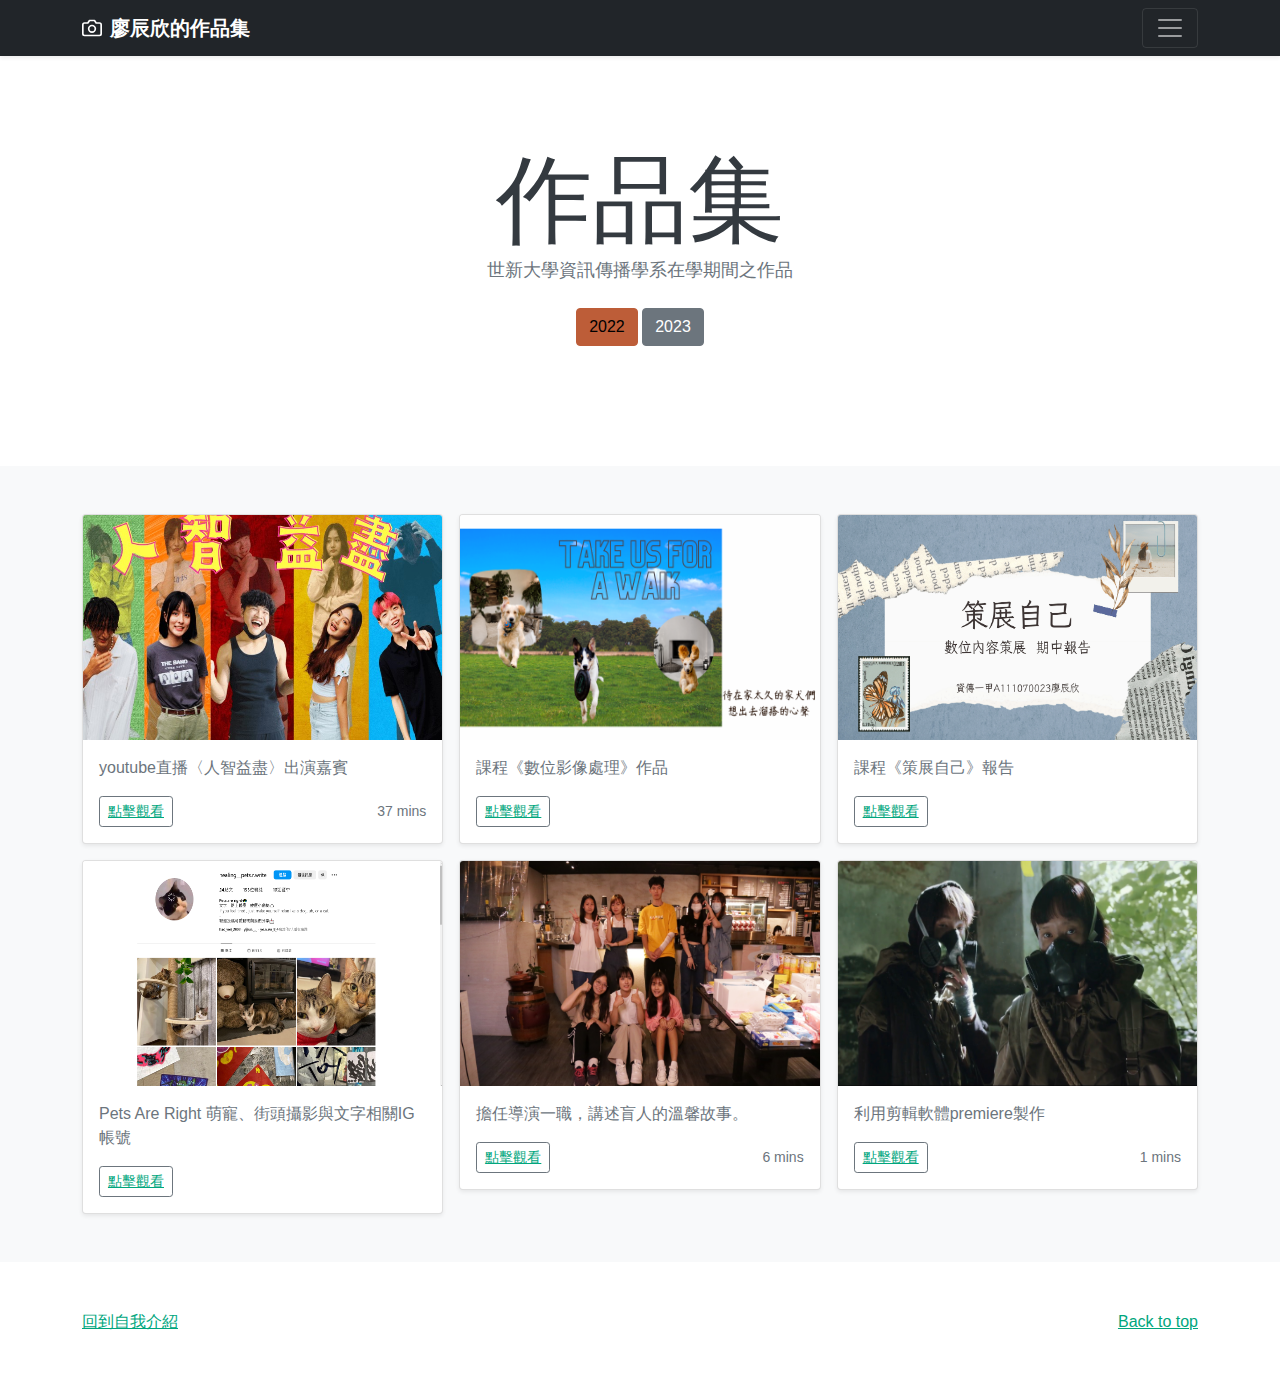
==== album.html @ c21da0d6 "Update album.html" ====
<!doctype html>
<html lang="en">
  <head>
    <meta charset="utf-8">
    <meta name="viewport" content="width=device-width, initial-scale=1">
    <meta name="description" content="">
    <meta name="author" content="Mark Otto, Jacob Thornton, and Bootstrap contributors">
    <meta name="generator" content="Hugo 0.88.1">
    <title>作品集</title>

    <link rel="canonical" href="https://bootstrap5.hexschool.com/docs/5.1/examples/album/">

    
    <!-- Core theme CSS (includes Bootstrap)-->
    <link href="css/styles.css" rel="stylesheet" />
    <link href="css/my_style.css" rel="stylesheet"> 
    
    <!-- Favicons -->
<link rel="apple-touch-icon" href="/docs/5.1/assets/img/favicons/apple-touch-icon.png" sizes="180x180">
<link rel="icon" href="/docs/5.1/assets/img/favicons/favicon-32x32.png" sizes="32x32" type="image/png">
<link rel="icon" href="/docs/5.1/assets/img/favicons/favicon-16x16.png" sizes="16x16" type="image/png">
<link rel="manifest" href="/docs/5.1/assets/img/favicons/manifest.json">
<link rel="mask-icon" href="/docs/5.1/assets/img/favicons/safari-pinned-tab.svg" color="#7952b3">
<link rel="icon" href="/docs/5.1/assets/img/favicons/favicon.ico">
<meta name="theme-color" content="#7952b3">


    <style>
      .bd-placeholder-img {
        font-size: 1.125rem;
        text-anchor: middle;
        -webkit-user-select: none;
        -moz-user-select: none;
        user-select: none;
      }

      @media (min-width: 768px) {
        .bd-placeholder-img-lg {
          font-size: 3.5rem;
        }
      }
      @media (min-width: 992px) {
        body {
          padding-top: 0;
          padding-left: 0rem;
        }
      }

    </style>

    
  </head>
  <body>
    
<header>
  <div class="collapse bg-dark" id="navbarHeader">
    <div class="container">
      <div class="row">
        <div class="col-sm-8 col-md-7 py-4">
          <h4 class="text-white">關於我</h4>
          <p class="text-muted">這是廖辰欣在2022-2023年所製作的作品集</p>
        </div>
        <div class="col-sm-4 offset-md-1 py-4">
          <h4 class="text-white">聯絡我</h4>
          <ul class="list-unstyled">
            <li><a href="https://www.facebook.com/" class="text-white">Facebook</a></li>
            <li><a href="https://mail.google.com/mail/u/1/#inbox" class="text-white">email</a></li>
          </ul>
        </div>
      </div>
    </div>
  </div>
  <div class="navbar navbar-dark bg-dark shadow-sm">
    <div class="container">
      <a href="#" class="navbar-brand d-flex align-items-center">
        <svg xmlns="http://www.w3.org/2000/svg" width="20" height="20" fill="none" stroke="currentColor" stroke-linecap="round" stroke-linejoin="round" stroke-width="2" aria-hidden="true" class="me-2" viewBox="0 0 24 24"><path d="M23 19a2 2 0 0 1-2 2H3a2 2 0 0 1-2-2V8a2 2 0 0 1 2-2h4l2-3h6l2 3h4a2 2 0 0 1 2 2z"/><circle cx="12" cy="13" r="4"/></svg>
        <strong>廖辰欣的作品集</strong>
      </a>
      <button class="navbar-toggler" type="button" data-bs-toggle="collapse" data-bs-target="#navbarHeader" aria-controls="navbarHeader" aria-expanded="false" aria-label="Toggle navigation">
        <span class="navbar-toggler-icon"></span>
      </button>
    </div>
  </div>
</header>

<main>

  <section class="py-5 text-center container">
    <div class="row py-lg-5">
      <div class="col-lg-6 col-md-8 mx-auto">
        <h1 class="fw-light">作品集</h1>
        <p class="lead text-muted">世新大學資訊傳播學系在學期間之作品</p>
        <p>
          <a href="#" class="btn btn-primary my-2">2022</a>
          <a href="#" class="btn btn-secondary my-2">2023</a>
        </p>
      </div>
    </div>
  </section>

  <div class="album py-5 bg-light">
    <div class="container">

      <div class="row row-cols-1 row-cols-sm-2 row-cols-md-3 g-3">
        <div class="col">
          <div class="card shadow-sm">
            <img src="assets/img/yt.jpg" class="bd-placeholder-img card-img-top" width="100%" height="225" alt="圖片描述" />

            <div class="card-body">
              <p class="card-text">youtube直播〈人智益盡〉出演嘉賓</p>
              <div class="d-flex justify-content-between align-items-center">
                <div class="btn-group">
                  <button type="button" class="btn btn-sm btn-outline-secondary"><a href="https://www.youtube.com/watch?v=WNCuz8WMkfk&t=1014s">點擊觀看</a></button>
                </div>
                <small class="text-muted">37 mins</small>
              </div>
            </div>
          </div>
        </div>
        <div class="col">
          <div class="card shadow-sm">
            <img src="assets/img/狗狗.png" class="bd-placeholder-img card-img-top" width="100%" height="225" alt="圖片描述" />

            <div class="card-body">
              <p class="card-text">課程《數位影像處理》作品</p>
              <div class="d-flex justify-content-between align-items-center">
                <div class="btn-group">
                  <button type="button" class="btn btn-sm btn-outline-secondary"><a href="file:///C:/Users/USER/Downloads/canva.pdf">點擊觀看</a></button>
                </div>
              </div>
            </div>
          </div>
        </div>
        
        <div class="col">
          <div class="card shadow-sm">
            <img src="assets/img/策展自己.png" class="bd-placeholder-img card-img-top" width="100%" height="225" alt="圖片描述" />

            <div class="card-body">
              <p class="card-text">課程《策展自己》報告</p>
              <div class="d-flex justify-content-between align-items-center">
                <div class="btn-group">
                  <button type="button" class="btn btn-sm btn-outline-secondary"><a href="assets/img/策.pdf">點擊觀看</a></button>
                </div>
              </div>
            </div>
          </div>
        </div>

        <div class="col">
          <div class="card shadow-sm">
            <img src="assets/img/prw.PNG" class="bd-placeholder-img card-img-top" width="100%" height="225" alt="圖片描述" />

            <div class="card-body">
              <p class="card-text">Pets Are Right 萌寵、街頭攝影與文字相關IG帳號</p>
              <div class="d-flex justify-content-between align-items-center">
                <div class="btn-group">
                  <button type="button" class="btn btn-sm btn-outline-secondary"><a href="https://www.instagram.com/healing__pets.r.write/">點擊觀看</a></button>
                </div>
              </div>
            </div>
          </div>
        </div>

        <div class="col">
          <div class="card shadow-sm">
            <img src="assets/img/LINE.jpg" class="bd-placeholder-img card-img-top" width="100%" height="225" alt="圖片描述" />

            <div class="card-body">
              <p class="card-text">擔任導演一職，講述盲人的溫馨故事。</p>
              <div class="d-flex justify-content-between align-items-center">
                <div class="btn-group">
                  <button type="button" class="btn btn-sm btn-outline-secondary"><a href="https://www.instagram.com/healing__pets.r.write/">點擊觀看</a></button>
                </div>
                <small class="text-muted">6 mins</small>
              </div>
            </div>
          </div>
        </div>

        <div class="col">
          <div class="card shadow-sm">
            <img src="assets/img/wp.jpg" class="bd-placeholder-img card-img-top" width="100%" height="225" alt="圖片描述" />

            <div class="card-body">
              <p class="card-text">利用剪輯軟體premiere製作</p>
              <div class="d-flex justify-content-between align-items-center">
                <div class="btn-group">
                  <button type="button" class="btn btn-sm btn-outline-secondary"><a href="https://youtu.be/caM2I-UOh4k">點擊觀看</a></button>
                </div>
                <small class="text-muted">1 mins</small>
              </div>
            </div>
          </div>
        </div>
        
          

</main>

<footer class="text-muted py-5">
  <div class="container">
    <p class="float-end mb-1">
      <a href="#">Back to top</a>
    </p>
    <a href="https://vn126.github.io/">回到自我介紹</a> 
  </div>
</footer>


   <!-- Bootstrap core JS-->
   <script src="https://cdn.jsdelivr.net/npm/bootstrap@5.1.3/dist/js/bootstrap.bundle.min.js"></script>
   <!-- Core theme JS-->
   <script src="js/scripts.js"></script>
  
</html>
---- css/my_style.css ----
body{
    font-family:'Noto Sans TC', sans-serif;
    }
    
    h1,h2, h3, h4, h5, h6, .h1, .h2, .h3, .h4, .h5, .h6 {
        font-family:'Noto Sans TC', sans-serif;
        text-transform: none;
    }
    
    
    .subheading{
        font-family:'Noto Sans TC', sans-serif;
        text-transform: none;
    }
    .expedu_icon {
        color: #043e33;
        text-decoration: none;
    }
    .expedu_icon:hover {
        color: var(--bs-primary);
    }
    :root{
        --bs-primary: #00a67d;
        --bs-primary-rgb:11, 0, 166;
        --bs-secondary: #c07300;
        --bs-secondary-rgb: 238 ,143, 0;
    }
    .expedu_icon:hover{
        color: var(--bs-secondary);
    }

    a{
        color: var(--bs-primary);
    }

    .social-icons .social-icon:hover {
        background-color: var(--bs-secondary);
    }
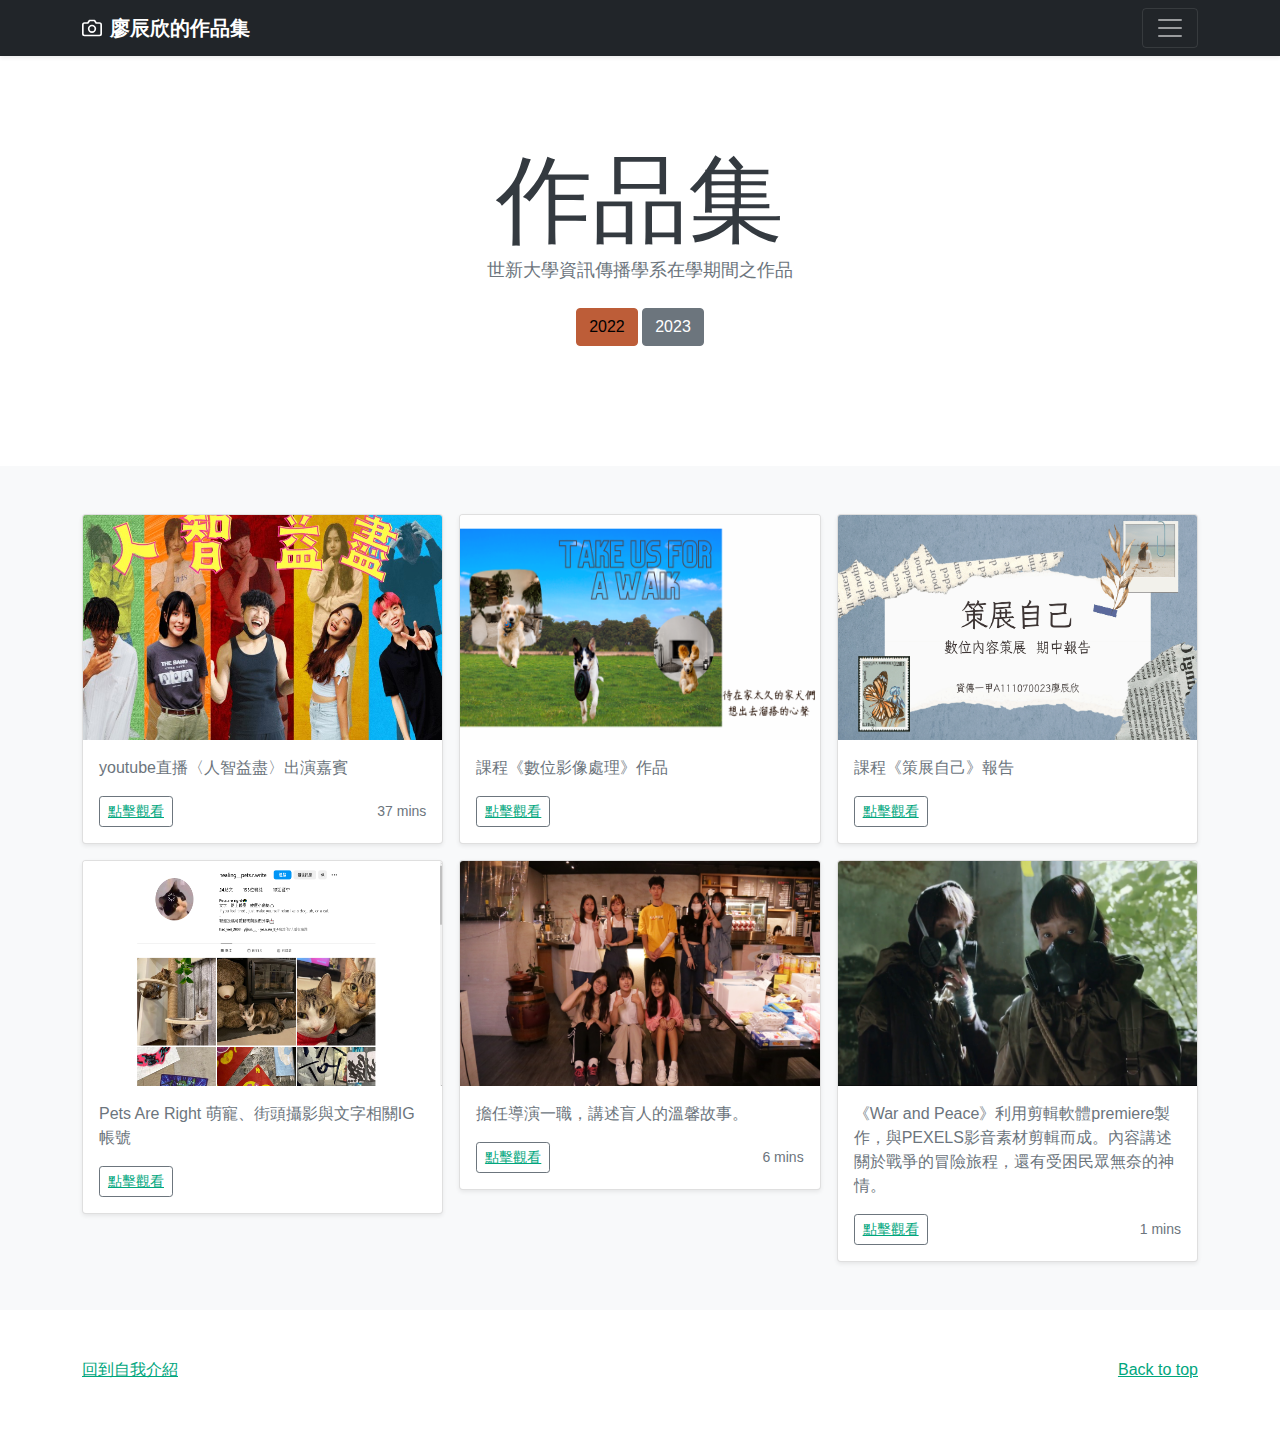
==== commit 1a3d6831: "Update album.html" ====
--- a/album.html
+++ b/album.html
@@ -183,7 +183,7 @@
             <img src="assets/img/wp.jpg" class="bd-placeholder-img card-img-top" width="100%" height="225" alt="圖片描述" />
 
             <div class="card-body">
-              <p class="card-text">利用剪輯軟體premiere製作</p>
+              <p class="card-text">《War and Peace》利用剪輯軟體premiere製作，與PEXELS影音素材剪輯而成。內容講述關於戰爭的冒險旅程，還有受困民眾無奈的神情。</p>
               <div class="d-flex justify-content-between align-items-center">
                 <div class="btn-group">
                   <button type="button" class="btn btn-sm btn-outline-secondary"><a href="https://youtu.be/caM2I-UOh4k">點擊觀看</a></button>
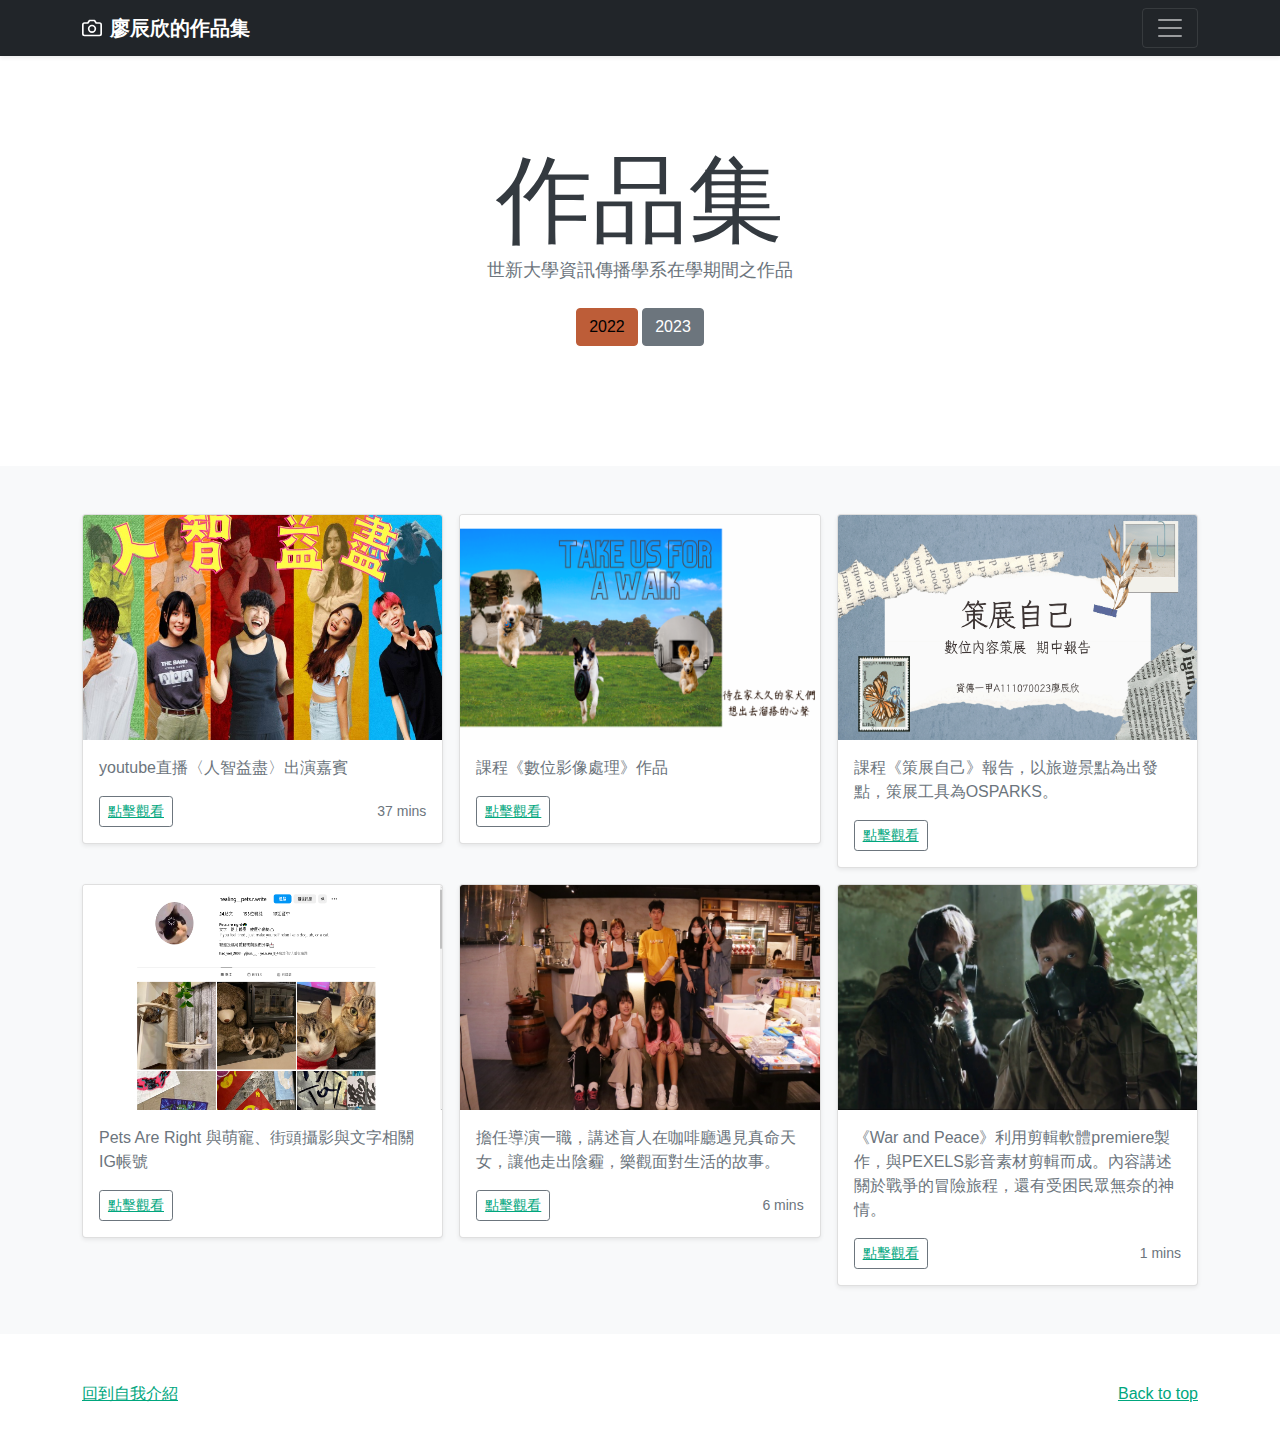
==== commit 961bf22c: "Update album.html" ====
--- a/album.html
+++ b/album.html
@@ -137,7 +137,7 @@
             <img src="assets/img/策展自己.png" class="bd-placeholder-img card-img-top" width="100%" height="225" alt="圖片描述" />
 
             <div class="card-body">
-              <p class="card-text">課程《策展自己》報告</p>
+              <p class="card-text">課程《策展自己》報告，以旅遊景點為出發點，策展工具為OSPARKS。</p>
               <div class="d-flex justify-content-between align-items-center">
                 <div class="btn-group">
                   <button type="button" class="btn btn-sm btn-outline-secondary"><a href="assets/img/策.pdf">點擊觀看</a></button>
@@ -152,7 +152,7 @@
             <img src="assets/img/prw.PNG" class="bd-placeholder-img card-img-top" width="100%" height="225" alt="圖片描述" />
 
             <div class="card-body">
-              <p class="card-text">Pets Are Right 萌寵、街頭攝影與文字相關IG帳號</p>
+              <p class="card-text">Pets Are Right 與萌寵、街頭攝影與文字相關IG帳號</p>
               <div class="d-flex justify-content-between align-items-center">
                 <div class="btn-group">
                   <button type="button" class="btn btn-sm btn-outline-secondary"><a href="https://www.instagram.com/healing__pets.r.write/">點擊觀看</a></button>
@@ -167,7 +167,7 @@
             <img src="assets/img/LINE.jpg" class="bd-placeholder-img card-img-top" width="100%" height="225" alt="圖片描述" />
 
             <div class="card-body">
-              <p class="card-text">擔任導演一職，講述盲人的溫馨故事。</p>
+              <p class="card-text">擔任導演一職，講述盲人在咖啡廳遇見真命天女，讓他走出陰霾，樂觀面對生活的故事。</p>
               <div class="d-flex justify-content-between align-items-center">
                 <div class="btn-group">
                   <button type="button" class="btn btn-sm btn-outline-secondary"><a href="https://www.instagram.com/healing__pets.r.write/">點擊觀看</a></button>
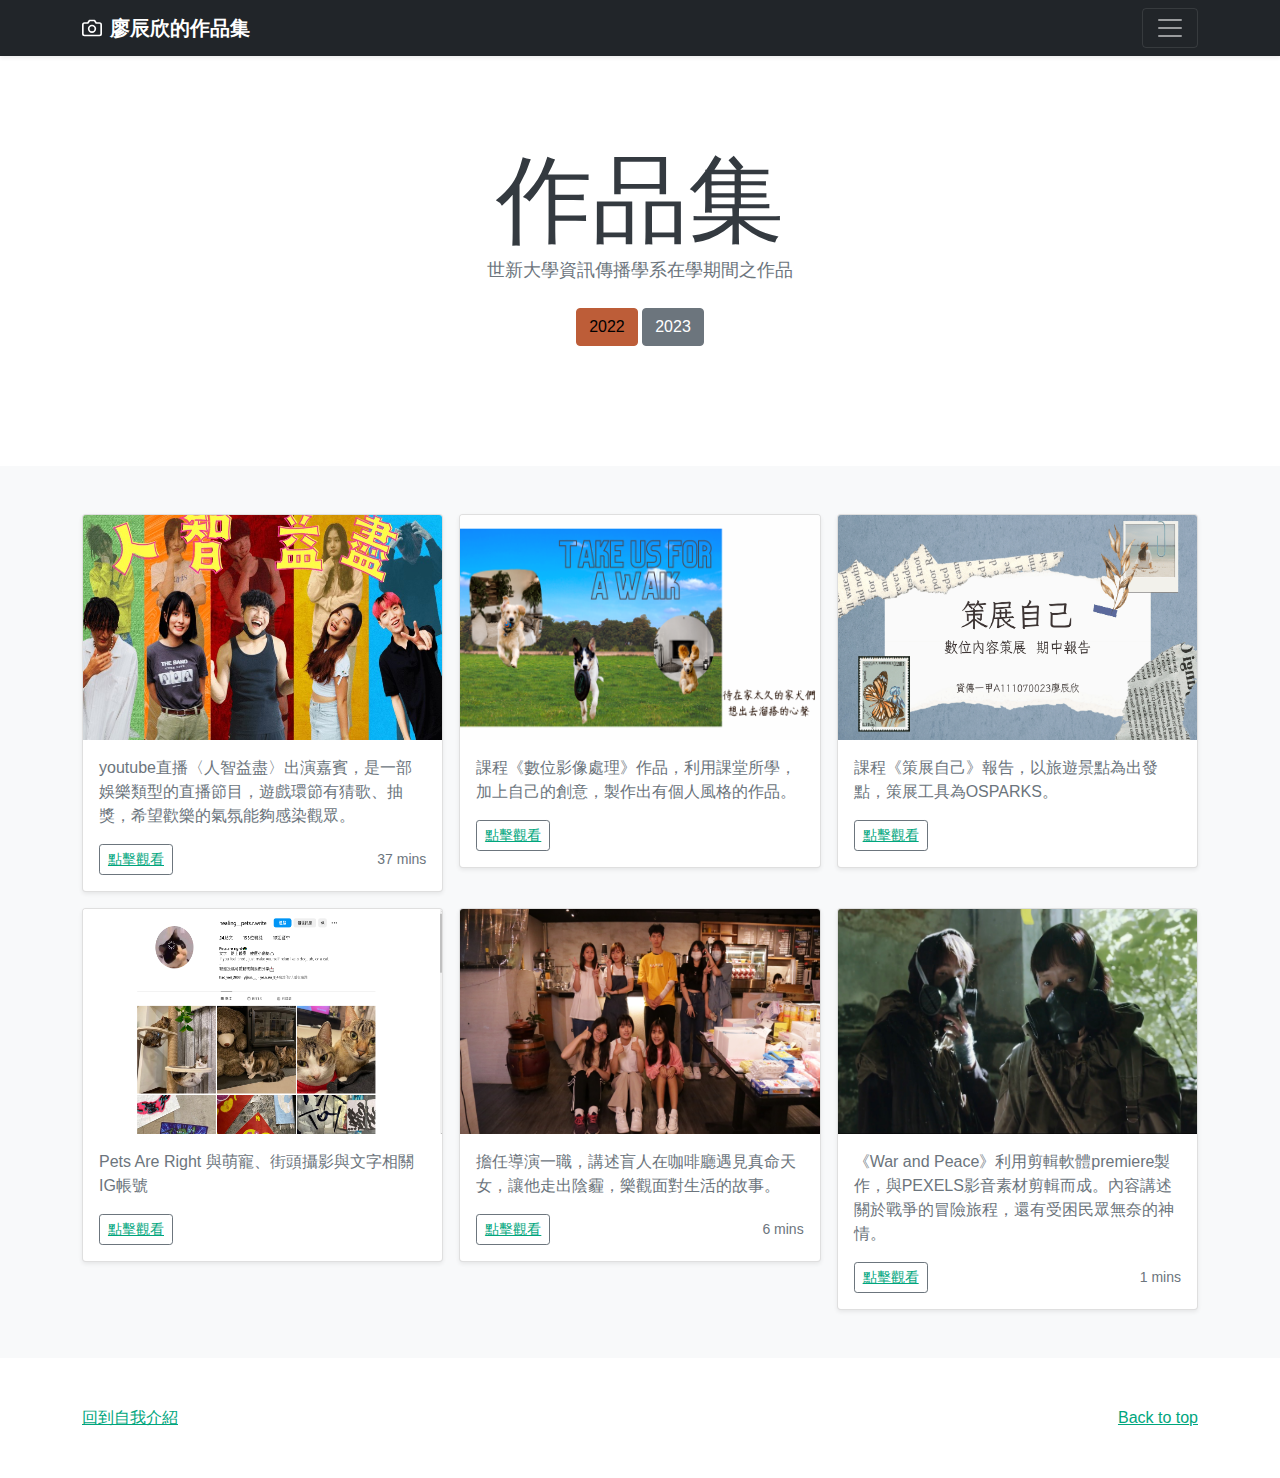
==== commit a36b4dae: "Update album.html" ====
--- a/album.html
+++ b/album.html
@@ -107,7 +107,7 @@
             <img src="assets/img/yt.jpg" class="bd-placeholder-img card-img-top" width="100%" height="225" alt="圖片描述" />
 
             <div class="card-body">
-              <p class="card-text">youtube直播〈人智益盡〉出演嘉賓</p>
+              <p class="card-text">youtube直播〈人智益盡〉出演嘉賓，是一部娛樂類型的直播節目，遊戲環節有猜歌、抽獎，希望歡樂的氣氛能夠感染觀眾。</p>
               <div class="d-flex justify-content-between align-items-center">
                 <div class="btn-group">
                   <button type="button" class="btn btn-sm btn-outline-secondary"><a href="https://www.youtube.com/watch?v=WNCuz8WMkfk&t=1014s">點擊觀看</a></button>
@@ -122,7 +122,7 @@
             <img src="assets/img/狗狗.png" class="bd-placeholder-img card-img-top" width="100%" height="225" alt="圖片描述" />
 
             <div class="card-body">
-              <p class="card-text">課程《數位影像處理》作品</p>
+              <p class="card-text">課程《數位影像處理》作品，利用課堂所學，加上自己的創意，製作出有個人風格的作品。</p>
               <div class="d-flex justify-content-between align-items-center">
                 <div class="btn-group">
                   <button type="button" class="btn btn-sm btn-outline-secondary"><a href="file:///C:/Users/USER/Downloads/canva.pdf">點擊觀看</a></button>
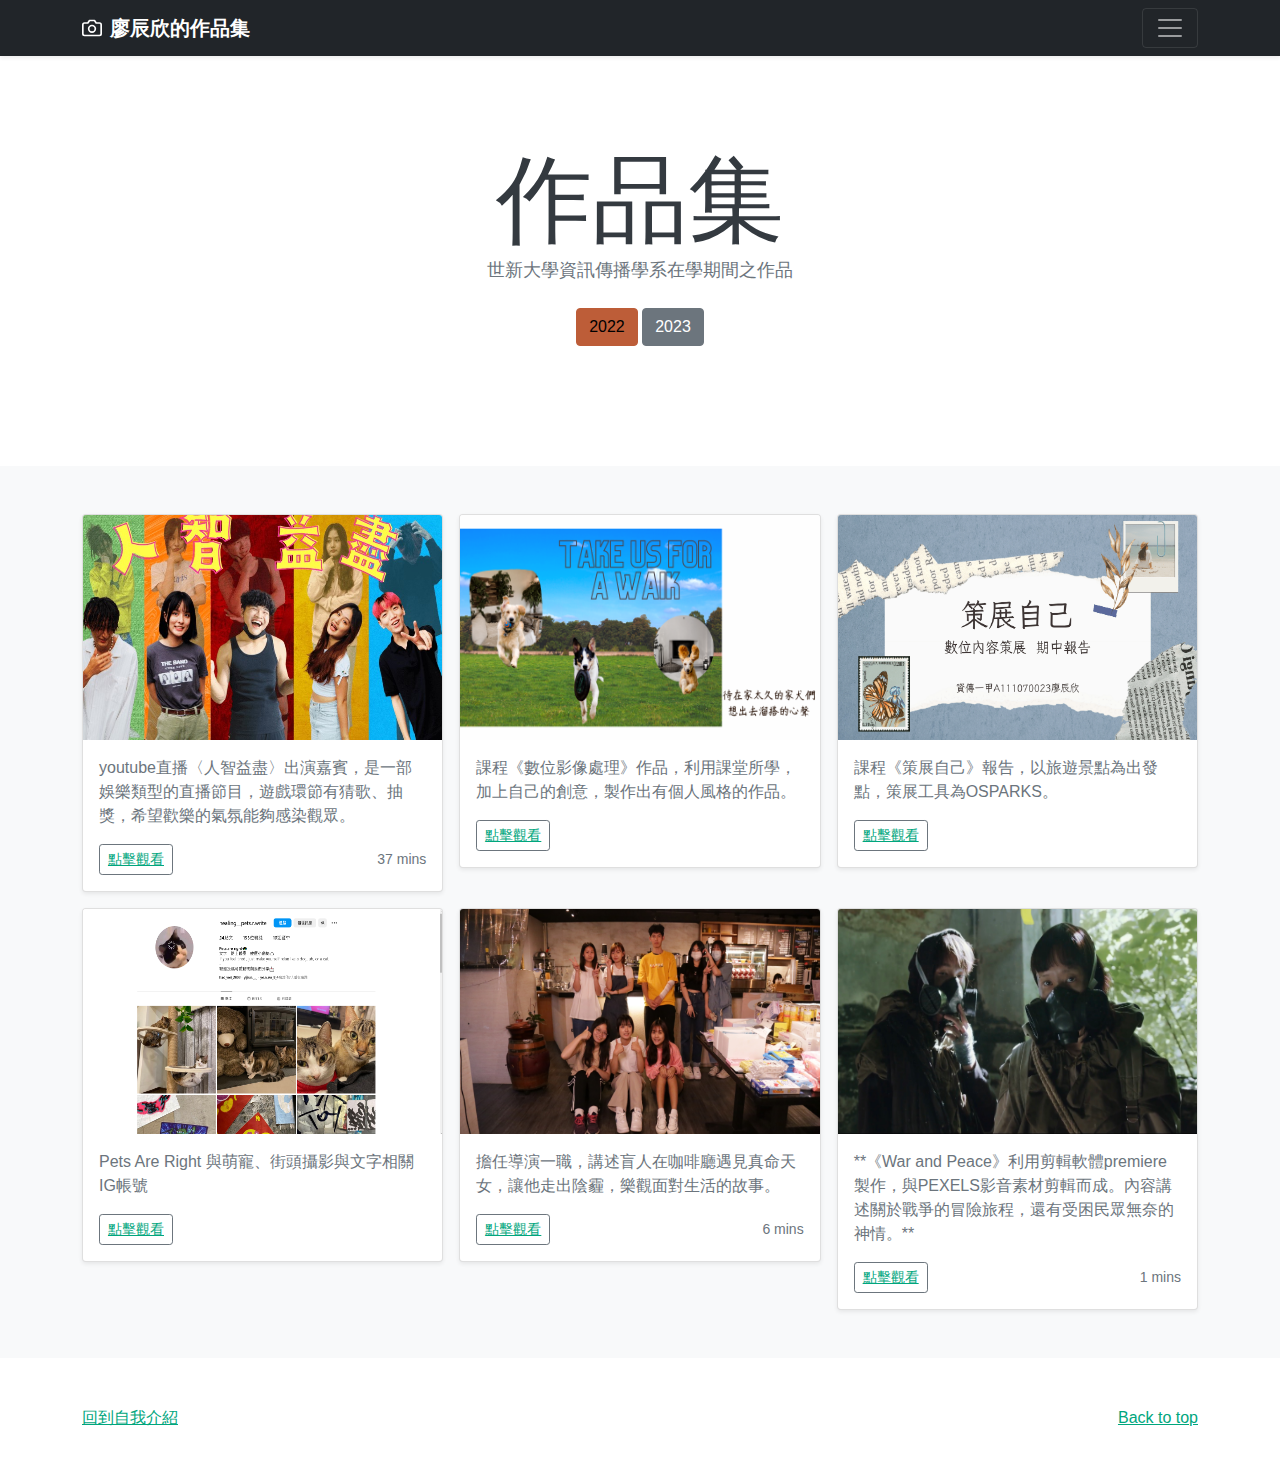
==== commit dad94546: "Update album.html" ====
--- a/album.html
+++ b/album.html
@@ -183,7 +183,7 @@
             <img src="assets/img/wp.jpg" class="bd-placeholder-img card-img-top" width="100%" height="225" alt="圖片描述" />
 
             <div class="card-body">
-              <p class="card-text">《War and Peace》利用剪輯軟體premiere製作，與PEXELS影音素材剪輯而成。內容講述關於戰爭的冒險旅程，還有受困民眾無奈的神情。</p>
+              <p class="card-text">**《War and Peace》利用剪輯軟體premiere製作，與PEXELS影音素材剪輯而成。內容講述關於戰爭的冒險旅程，還有受困民眾無奈的神情。**</p>
               <div class="d-flex justify-content-between align-items-center">
                 <div class="btn-group">
                   <button type="button" class="btn btn-sm btn-outline-secondary"><a href="https://youtu.be/caM2I-UOh4k">點擊觀看</a></button>
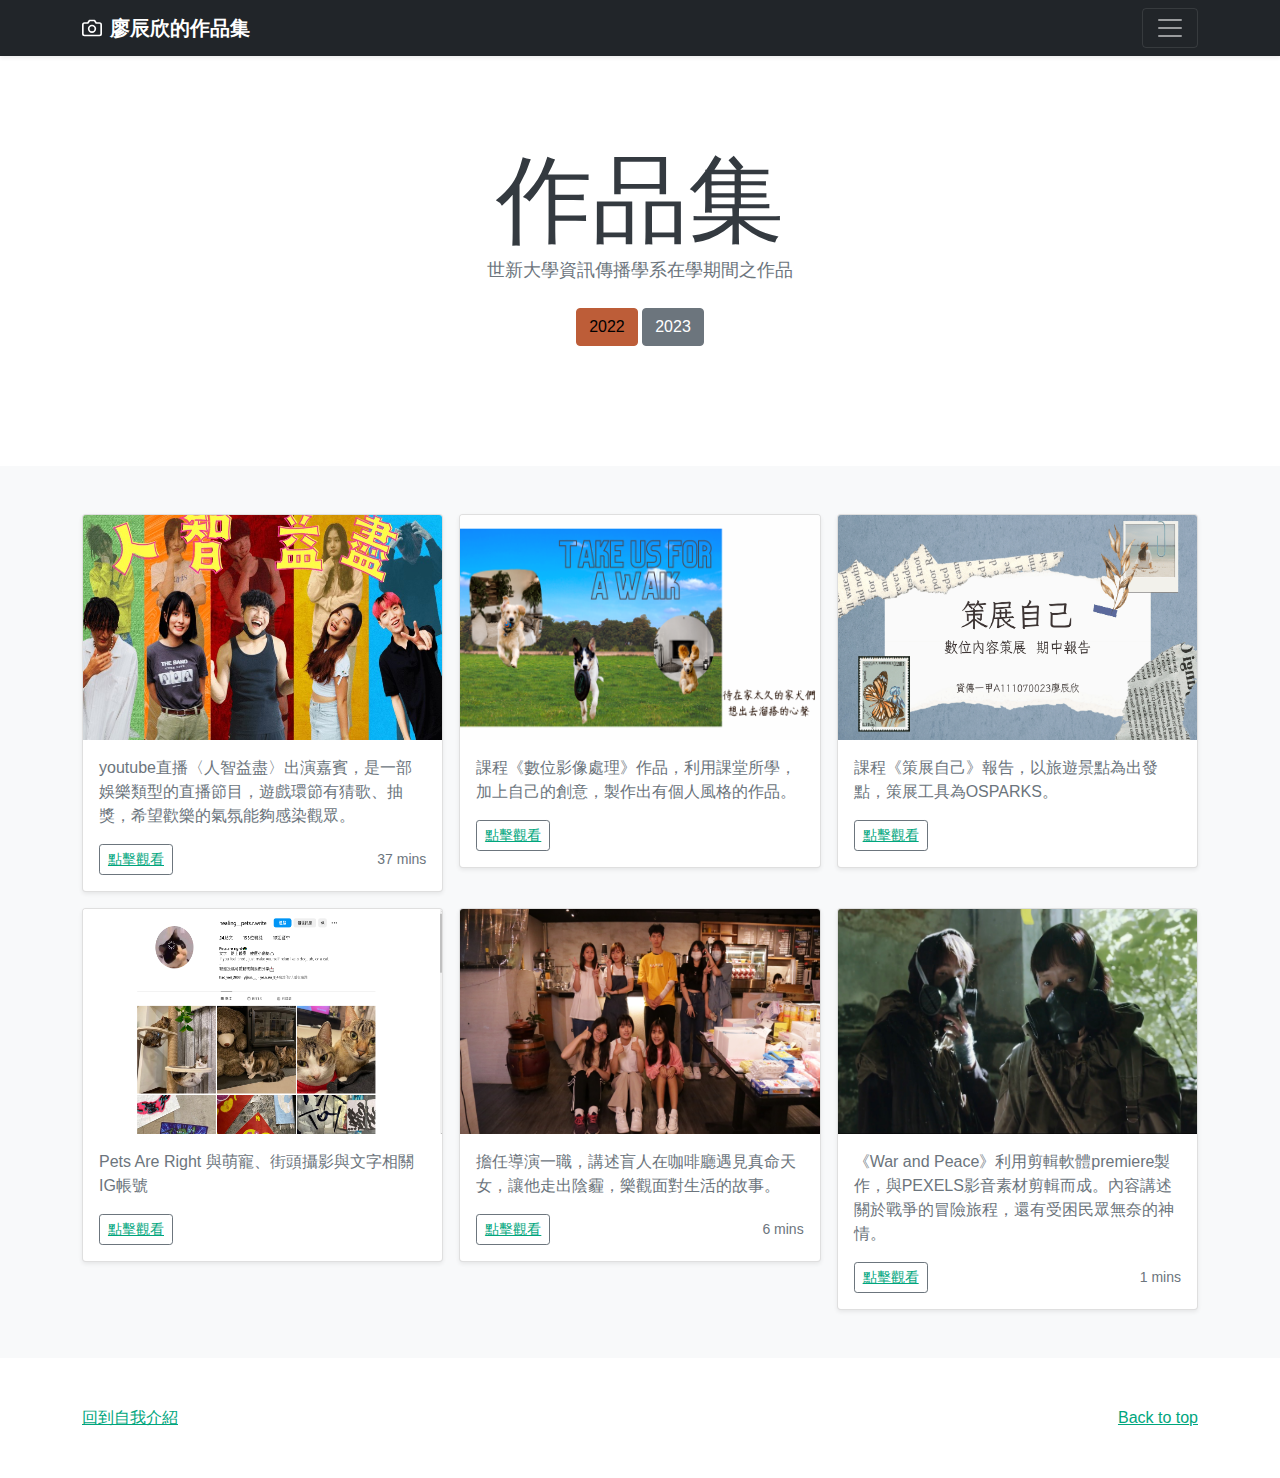
==== commit 1dc67c49: "Update album.html" ====
--- a/album.html
+++ b/album.html
@@ -183,7 +183,7 @@
             <img src="assets/img/wp.jpg" class="bd-placeholder-img card-img-top" width="100%" height="225" alt="圖片描述" />
 
             <div class="card-body">
-              <p class="card-text">**《War and Peace》利用剪輯軟體premiere製作，與PEXELS影音素材剪輯而成。內容講述關於戰爭的冒險旅程，還有受困民眾無奈的神情。**</p>
+              <p class="card-text">《War and Peace》利用剪輯軟體premiere製作，與PEXELS影音素材剪輯而成。內容講述關於戰爭的冒險旅程，還有受困民眾無奈的神情。</p>
               <div class="d-flex justify-content-between align-items-center">
                 <div class="btn-group">
                   <button type="button" class="btn btn-sm btn-outline-secondary"><a href="https://youtu.be/caM2I-UOh4k">點擊觀看</a></button>
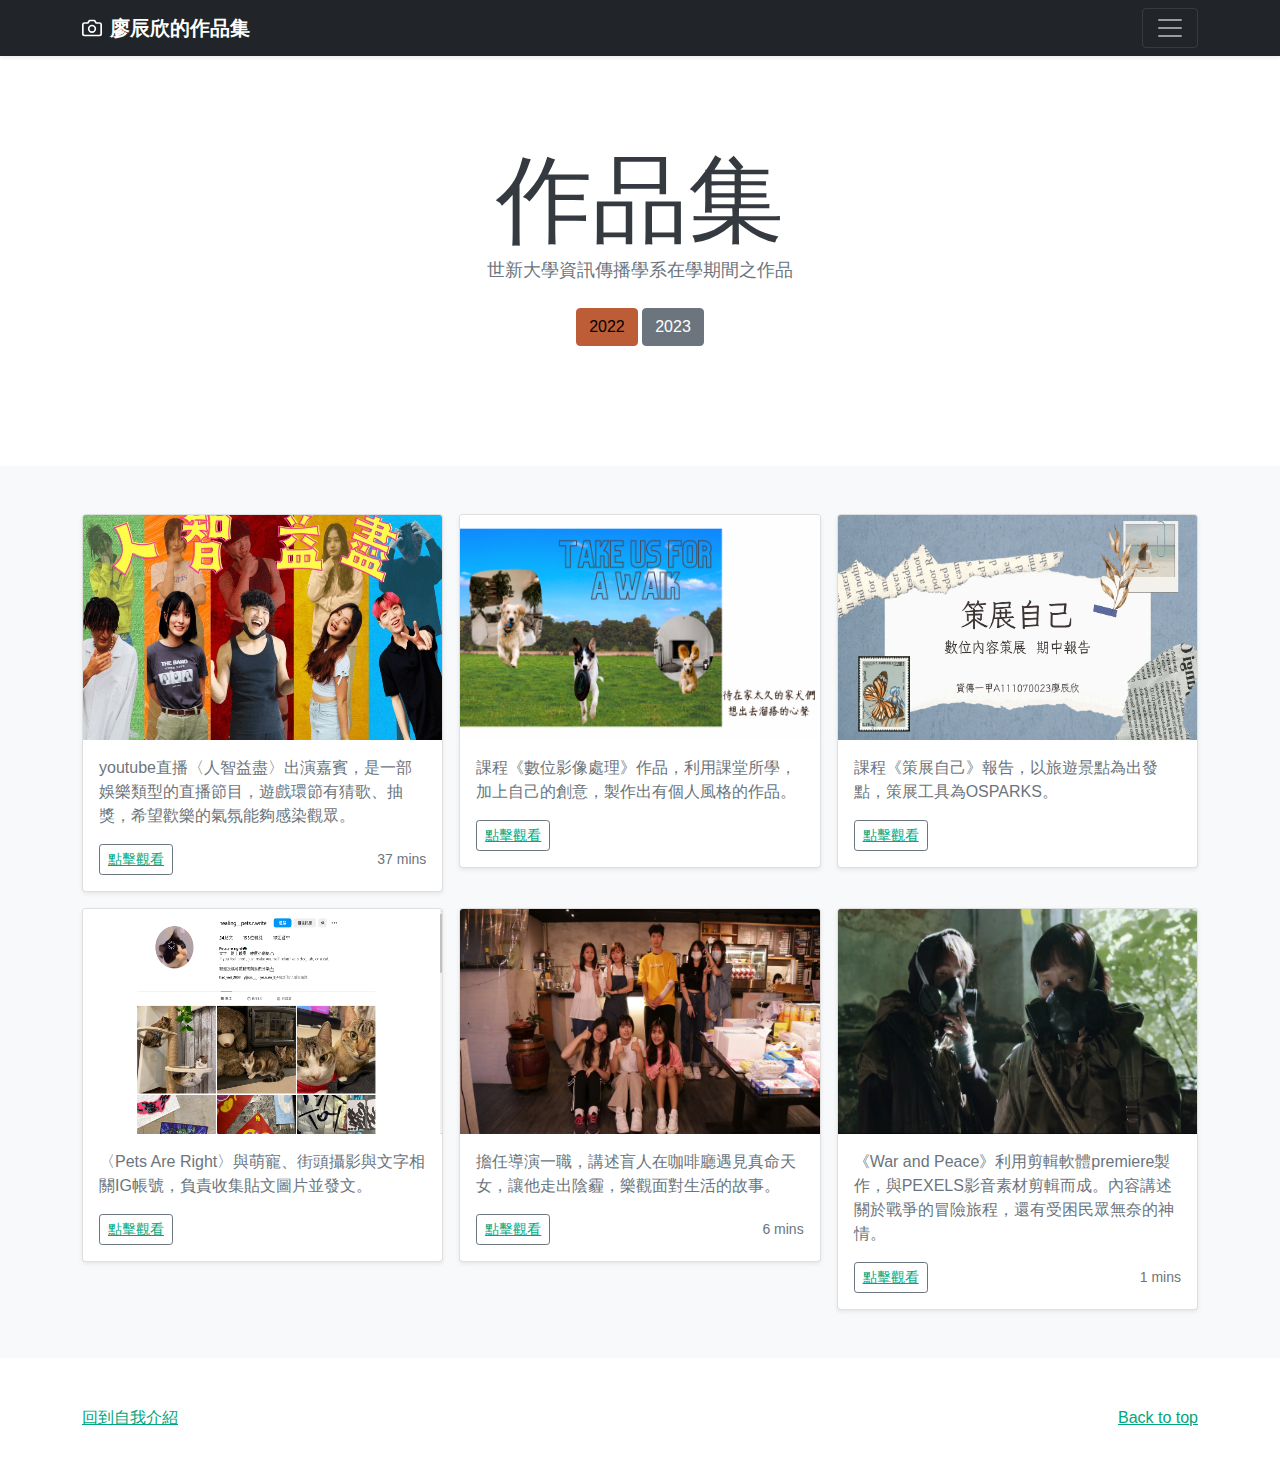
==== commit 39e28041: "Update album.html" ====
--- a/album.html
+++ b/album.html
@@ -152,7 +152,7 @@
             <img src="assets/img/prw.PNG" class="bd-placeholder-img card-img-top" width="100%" height="225" alt="圖片描述" />
 
             <div class="card-body">
-              <p class="card-text">Pets Are Right 與萌寵、街頭攝影與文字相關IG帳號</p>
+              <p class="card-text">〈Pets Are Right〉與萌寵、街頭攝影與文字相關IG帳號，負責收集貼文圖片並發文。</p>
               <div class="d-flex justify-content-between align-items-center">
                 <div class="btn-group">
                   <button type="button" class="btn btn-sm btn-outline-secondary"><a href="https://www.instagram.com/healing__pets.r.write/">點擊觀看</a></button>
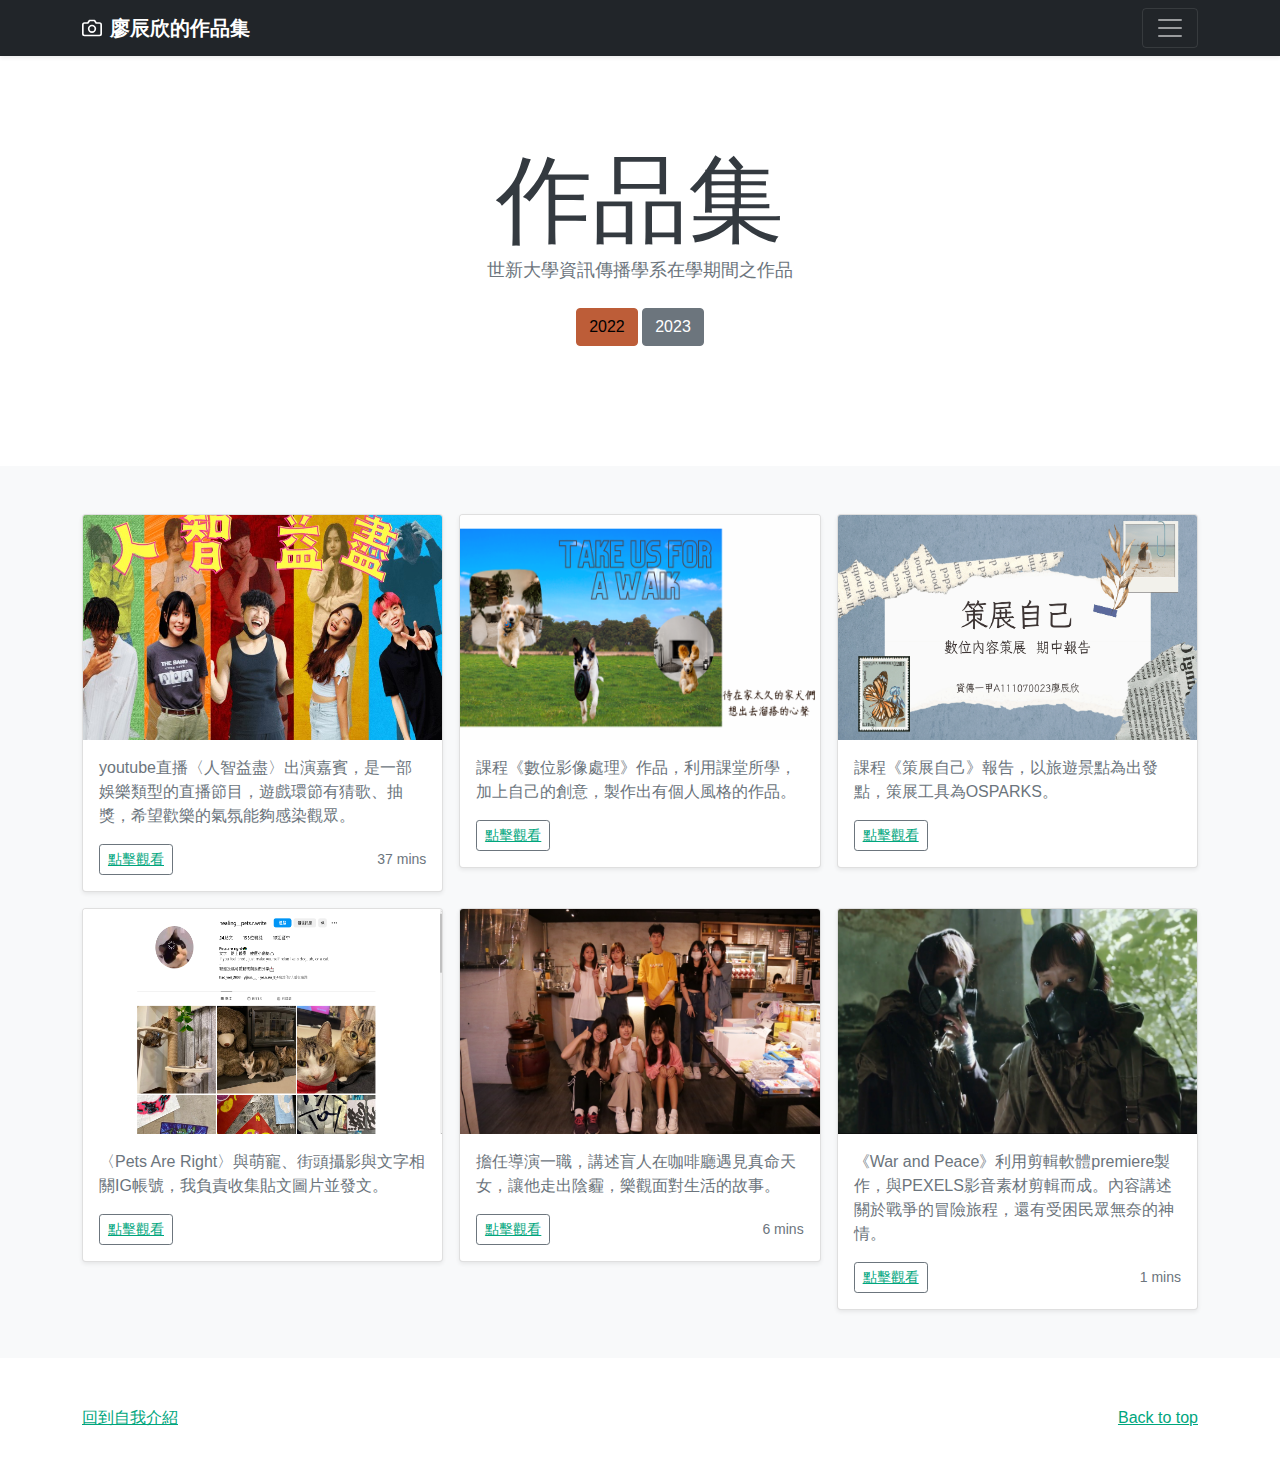
==== commit 5b198864: "Update album.html" ====
--- a/album.html
+++ b/album.html
@@ -152,7 +152,7 @@
             <img src="assets/img/prw.PNG" class="bd-placeholder-img card-img-top" width="100%" height="225" alt="圖片描述" />
 
             <div class="card-body">
-              <p class="card-text">〈Pets Are Right〉與萌寵、街頭攝影與文字相關IG帳號，負責收集貼文圖片並發文。</p>
+              <p class="card-text">〈Pets Are Right〉與萌寵、街頭攝影與文字相關IG帳號，我負責收集貼文圖片並發文。</p>
               <div class="d-flex justify-content-between align-items-center">
                 <div class="btn-group">
                   <button type="button" class="btn btn-sm btn-outline-secondary"><a href="https://www.instagram.com/healing__pets.r.write/">點擊觀看</a></button>
